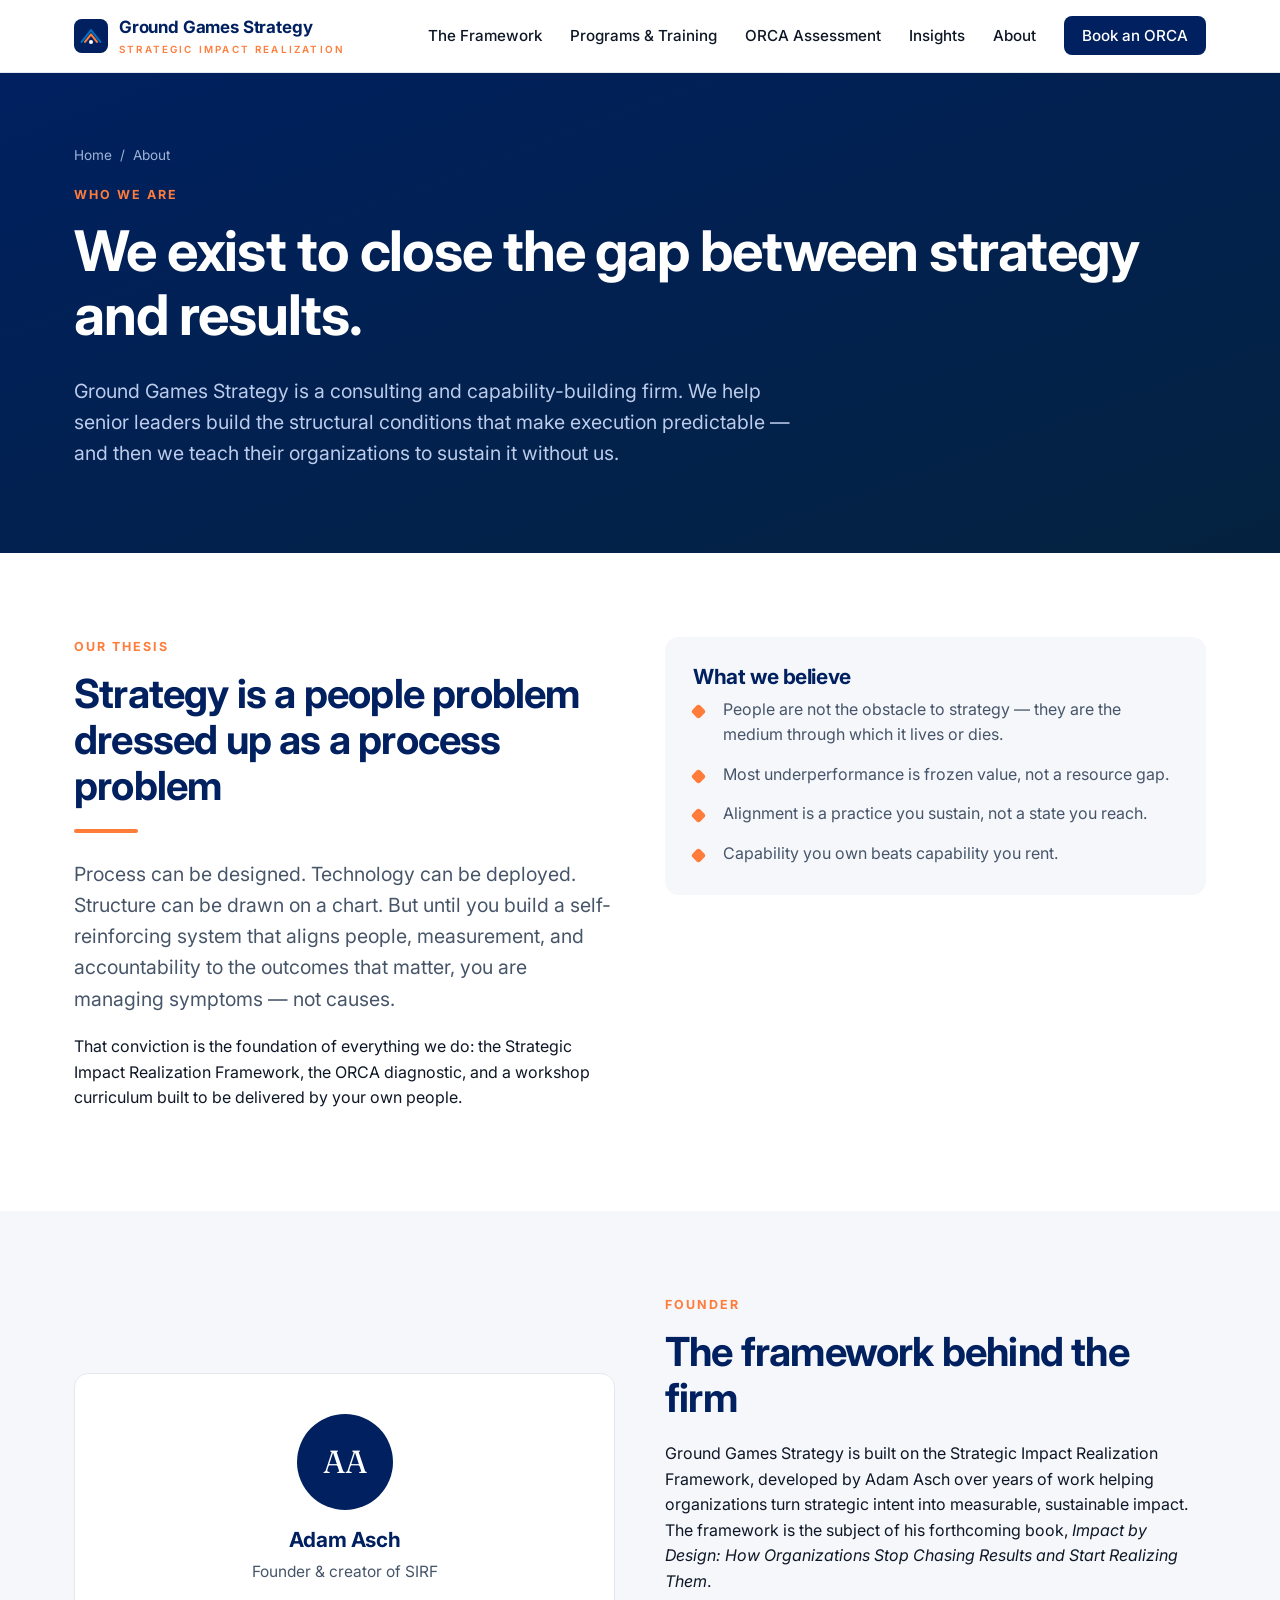
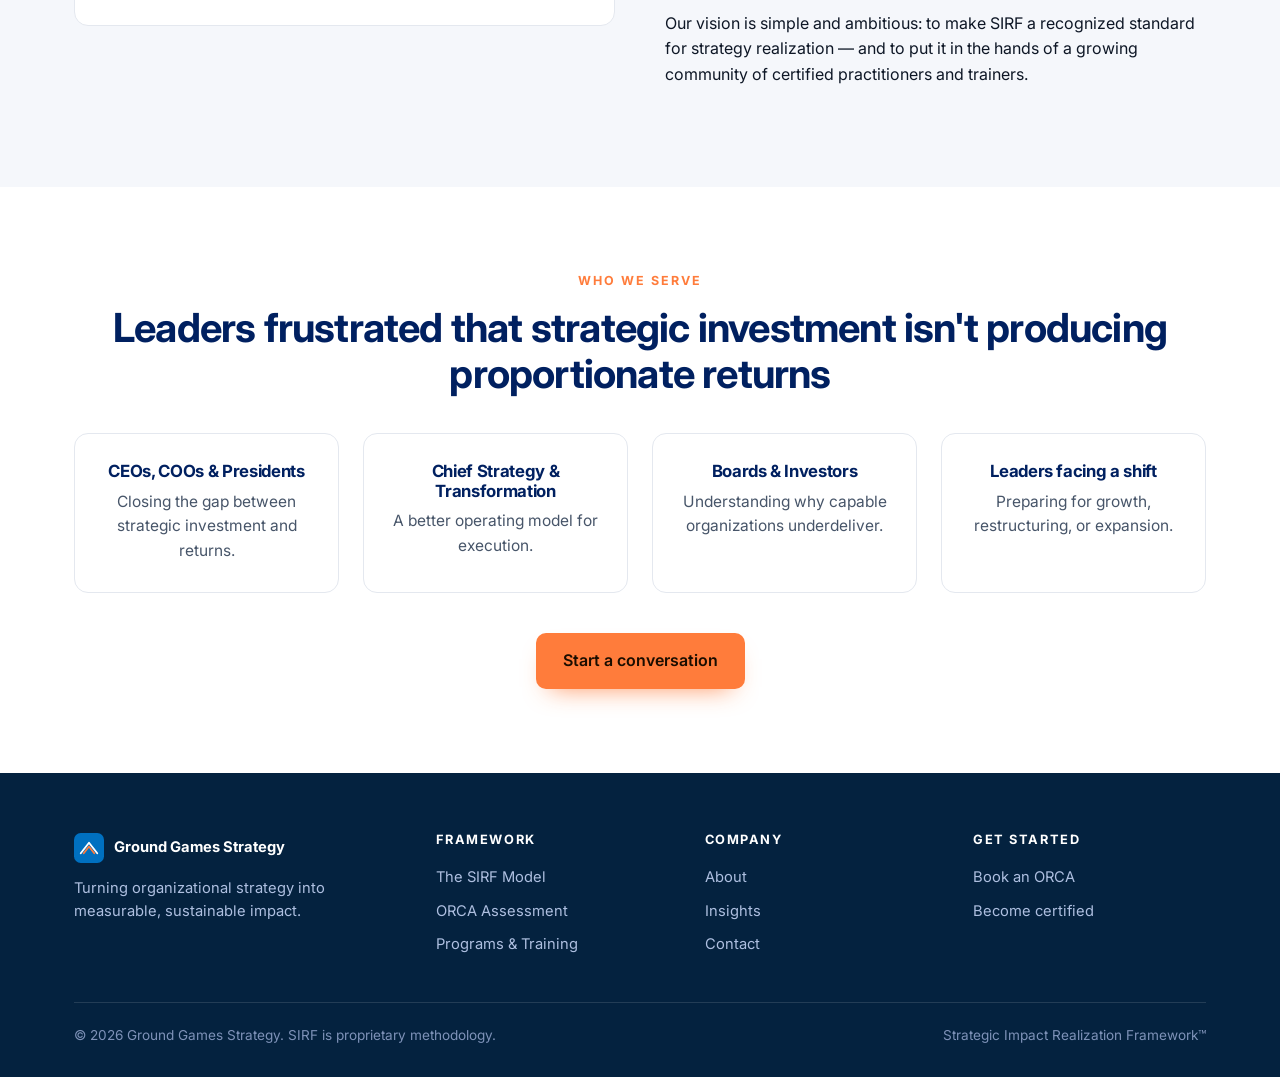
==== about.html @ a72954c6 "Add files via upload" ====
<!DOCTYPE html>
<html lang="en">
<head>
<meta charset="UTF-8">
<meta name="viewport" content="width=device-width, initial-scale=1">
<title>About — Ground Games Strategy</title>
<meta name="description" content="Ground Games Strategy helps organizations close the strategy-execution gap with the Strategic Impact Realization Framework, created by Adam Asch.">
<link rel="preconnect" href="https://fonts.googleapis.com">
<link rel="preconnect" href="https://fonts.gstatic.com" crossorigin>
<link href="https://fonts.googleapis.com/css2?family=Inter:wght@400;500;600;700&family=Fraunces:opsz,wght@9..144,500;9..144,600&display=swap" rel="stylesheet">
<link rel="stylesheet" href="styles.css">
</head>
<body>

<header class="site-header">
  <div class="wrap nav">
    <a class="brand" href="index.html">
      <svg class="mark" viewBox="0 0 40 40" fill="none" xmlns="http://www.w3.org/2000/svg" aria-hidden="true"><rect width="40" height="40" rx="9" fill="#002060"/><path d="M9 27 L20 13 L31 27" stroke="#0070C0" stroke-width="2.4" fill="none" stroke-linecap="round" stroke-linejoin="round"/><path d="M13 27 L20 18 L27 27" stroke="#FF7C3B" stroke-width="2.4" fill="none" stroke-linecap="round" stroke-linejoin="round"/><circle cx="20" cy="27" r="2.4" fill="#fff"/></svg>
      <span>Ground Games Strategy<small>Strategic Impact Realization</small></span>
    </a>
    <button class="nav-toggle" aria-label="Menu"><span></span><span></span><span></span></button>
    <ul class="nav-links">
      <li><a href="framework.html">The Framework</a></li>
      <li><a href="programs.html">Programs &amp; Training</a></li>
      <li><a href="orca.html">ORCA Assessment</a></li>
      <li><a href="insights.html">Insights</a></li>
      <li><a href="about.html">About</a></li>
      <li><a class="nav-cta" href="contact.html">Book an ORCA</a></li>
    </ul>
  </div>
</header>

<section class="page-hero">
  <div class="wrap">
    <p class="breadcrumb"><a href="index.html">Home</a> &nbsp;/&nbsp; About</p>
    <p class="eyebrow">Who we are</p>
    <h1>We exist to close the gap between strategy and results.</h1>
    <p class="lead">Ground Games Strategy is a consulting and capability-building firm. We help senior leaders build the structural conditions that make execution predictable — and then we teach their organizations to sustain it without us.</p>
  </div>
</section>

<section class="section">
  <div class="wrap">
    <div class="grid g-2" style="gap:50px;align-items:start">
      <div>
        <p class="eyebrow">Our thesis</p>
        <h2>Strategy is a people problem dressed up as a process problem</h2>
        <div class="divider-orange"></div>
        <p class="lead">Process can be designed. Technology can be deployed. Structure can be drawn on a chart. But until you build a self-reinforcing system that aligns people, measurement, and accountability to the outcomes that matter, you are managing symptoms — not causes.</p>
        <p>That conviction is the foundation of everything we do: the Strategic Impact Realization Framework, the ORCA diagnostic, and a workshop curriculum built to be delivered by your own people.</p>
      </div>
      <div class="card" style="background:var(--cloud);border:none">
        <h3>What we believe</h3>
        <ul class="kicker-list">
          <li>People are not the obstacle to strategy — they are the medium through which it lives or dies.</li>
          <li>Most underperformance is frozen value, not a resource gap.</li>
          <li>Alignment is a practice you sustain, not a state you reach.</li>
          <li>Capability you own beats capability you rent.</li>
        </ul>
      </div>
    </div>
  </div>
</section>

<section class="section bg-cloud">
  <div class="wrap">
    <div class="grid g-2" style="gap:50px;align-items:center">
      <div class="card" style="text-align:center;padding:40px">
        <div style="width:96px;height:96px;border-radius:50%;background:var(--navy);color:#fff;font-family:var(--serif);font-size:2rem;display:flex;align-items:center;justify-content:center;margin:0 auto 18px">AA</div>
        <h3>Adam Asch</h3>
        <p class="muted">Founder &amp; creator of SIRF</p>
      </div>
      <div>
        <p class="eyebrow">Founder</p>
        <h2>The framework behind the firm</h2>
        <p>Ground Games Strategy is built on the Strategic Impact Realization Framework, developed by Adam Asch over years of work helping organizations turn strategic intent into measurable, sustainable impact. The framework is the subject of his forthcoming book, <em>Impact by Design: How Organizations Stop Chasing Results and Start Realizing Them</em>.</p>
        <p>Our vision is simple and ambitious: to make SIRF a recognized standard for strategy realization — and to put it in the hands of a growing community of certified practitioners and trainers.</p>
      </div>
    </div>
  </div>
</section>

<section class="section">
  <div class="wrap center">
    <p class="eyebrow">Who we serve</p>
    <h2 style="margin-bottom:36px">Leaders frustrated that strategic investment isn't producing proportionate returns</h2>
    <div class="grid g-4">
      <div class="card"><h3 style="font-size:1.05rem">CEOs, COOs &amp; Presidents</h3><p>Closing the gap between strategic investment and returns.</p></div>
      <div class="card"><h3 style="font-size:1.05rem">Chief Strategy &amp; Transformation</h3><p>A better operating model for execution.</p></div>
      <div class="card"><h3 style="font-size:1.05rem">Boards &amp; Investors</h3><p>Understanding why capable organizations underdeliver.</p></div>
      <div class="card"><h3 style="font-size:1.05rem">Leaders facing a shift</h3><p>Preparing for growth, restructuring, or expansion.</p></div>
    </div>
    <div class="btn-row" style="justify-content:center;margin-top:40px"><a class="btn btn-primary" href="contact.html">Start a conversation</a></div>
  </div>
</section>

<footer class="site-footer">
  <div class="wrap">
    <div class="foot-grid">
      <div><div class="foot-brand"><svg class="mark" viewBox="0 0 40 40" fill="none" xmlns="http://www.w3.org/2000/svg" aria-hidden="true"><rect width="40" height="40" rx="9" fill="#0070C0"/><path d="M9 27 L20 13 L31 27" stroke="#fff" stroke-width="2.4" fill="none" stroke-linecap="round" stroke-linejoin="round"/><path d="M13 27 L20 18 L27 27" stroke="#FF7C3B" stroke-width="2.4" fill="none" stroke-linecap="round" stroke-linejoin="round"/></svg>Ground Games Strategy</div><p style="max-width:30ch">Turning organizational strategy into measurable, sustainable impact.</p></div>
      <div><h4>Framework</h4><a href="framework.html">The SIRF Model</a><a href="orca.html">ORCA Assessment</a><a href="programs.html">Programs &amp; Training</a></div>
      <div><h4>Company</h4><a href="about.html">About</a><a href="insights.html">Insights</a><a href="contact.html">Contact</a></div>
      <div><h4>Get started</h4><a href="contact.html">Book an ORCA</a><a href="programs.html">Become certified</a></div>
    </div>
    <div class="foot-bottom"><span>© 2026 Ground Games Strategy. SIRF is proprietary methodology.</span><span>Strategic Impact Realization Framework™</span></div>
  </div>
</footer>
<script src="site.js"></script>
</body>
</html>
---- styles.css ----
/* =========================================================
   Ground Games Strategy — brand stylesheet
   Palette derived from SIRF source decks
   navy #002060 · blue #0070C0 · orange #FF7C3B · deep #04223F
   ========================================================= */

:root{
  --navy:#002060;
  --navy-2:#04223F;
  --blue:#0070C0;
  --blue-2:#165DC5;
  --orange:#FF7C3B;
  --orange-2:#ED800B;
  --ink:#0e1726;
  --slate:#475569;
  --mist:#6b7a90;
  --line:#e4e8ef;
  --paper:#ffffff;
  --cloud:#f5f7fb;
  --cloud-2:#eef2f8;
  --green:#0B632F;
  --maxw:1180px;
  --radius:14px;
  --shadow:0 18px 50px -28px rgba(4,34,63,.45);
  --font:'Inter',-apple-system,BlinkMacSystemFont,'Segoe UI',Roboto,Helvetica,Arial,sans-serif;
  --serif:'Fraunces',Georgia,'Times New Roman',serif;
}

*{box-sizing:border-box}
html{scroll-behavior:smooth}
body{
  margin:0;
  font-family:var(--font);
  color:var(--ink);
  background:var(--paper);
  line-height:1.6;
  -webkit-font-smoothing:antialiased;
}
img{max-width:100%;display:block}
a{color:var(--blue);text-decoration:none}
a:hover{text-decoration:underline}

.wrap{max-width:var(--maxw);margin:0 auto;padding:0 24px}
.section{padding:84px 0}
.section.tight{padding:56px 0}
.bg-cloud{background:var(--cloud)}
.bg-navy{background:var(--navy);color:#eaf0fb}
.bg-navy h1,.bg-navy h2,.bg-navy h3{color:#fff}

h1,h2,h3,h4{line-height:1.15;color:var(--navy);font-weight:700;letter-spacing:-.02em;margin:0 0 .5em}
h1{font-size:clamp(2.1rem,4.6vw,3.5rem)}
h2{font-size:clamp(1.7rem,3.2vw,2.5rem)}
h3{font-size:1.3rem}
p{margin:0 0 1em}
.lead{font-size:1.22rem;color:var(--slate);max-width:60ch}
.eyebrow{font-size:.78rem;font-weight:700;letter-spacing:.16em;text-transform:uppercase;color:var(--orange);margin:0 0 14px}
.bg-navy .eyebrow{color:var(--orange)}
.muted{color:var(--mist)}
.center{text-align:center}
.maxch{max-width:62ch}
.mx-auto{margin-left:auto;margin-right:auto}

/* ---------- buttons ---------- */
.btn{
  display:inline-block;font-weight:600;font-size:1rem;
  padding:14px 26px;border-radius:10px;cursor:pointer;border:1.5px solid transparent;
  transition:transform .15s ease, box-shadow .15s ease, background .15s ease;
}
.btn:hover{text-decoration:none;transform:translateY(-1px)}
.btn-primary{background:var(--orange);color:#1a0d00;box-shadow:0 12px 26px -14px rgba(255,124,59,.9)}
.btn-primary:hover{background:var(--orange-2);color:#1a0d00}
.btn-dark{background:var(--navy);color:#fff}
.btn-dark:hover{background:var(--blue)}
.btn-ghost{background:transparent;border-color:rgba(255,255,255,.55);color:#fff}
.btn-ghost:hover{background:rgba(255,255,255,.12)}
.btn-outline{background:transparent;border-color:var(--navy);color:var(--navy)}
.btn-outline:hover{background:var(--navy);color:#fff}
.btn-row{display:flex;flex-wrap:wrap;gap:14px;margin-top:26px}

/* ---------- header ---------- */
.site-header{position:sticky;top:0;z-index:50;background:rgba(255,255,255,.92);backdrop-filter:blur(10px);border-bottom:1px solid var(--line)}
.nav{display:flex;align-items:center;justify-content:space-between;height:72px}
.brand{display:flex;align-items:center;gap:11px;font-weight:700;color:var(--navy);font-size:1.06rem;letter-spacing:-.01em}
.brand:hover{text-decoration:none}
.brand .mark{width:34px;height:34px;flex:0 0 auto}
.brand small{display:block;font-size:.62rem;font-weight:600;letter-spacing:.22em;text-transform:uppercase;color:var(--orange);margin-top:1px}
.nav-links{display:flex;align-items:center;gap:28px;list-style:none;margin:0;padding:0}
.nav-links a{color:var(--ink);font-weight:500;font-size:.95rem}
.nav-links a:hover{color:var(--blue);text-decoration:none}
.nav-cta{padding:10px 18px;border-radius:8px;background:var(--navy);color:#fff!important}
.nav-cta:hover{background:var(--blue)}
.nav-toggle{display:none;background:none;border:0;cursor:pointer;padding:8px}
.nav-toggle span{display:block;width:24px;height:2px;background:var(--navy);margin:5px 0;transition:.2s}

@media(max-width:860px){
  .nav-toggle{display:block}
  .nav-links{
    position:absolute;top:72px;left:0;right:0;background:#fff;border-bottom:1px solid var(--line);
    flex-direction:column;align-items:flex-start;gap:0;padding:8px 24px 18px;
    box-shadow:var(--shadow);display:none;
  }
  .nav-links.open{display:flex}
  .nav-links li{width:100%}
  .nav-links a{display:block;padding:13px 0;width:100%;border-bottom:1px solid var(--cloud-2)}
  .nav-cta{margin-top:10px;text-align:center}
}

/* ---------- hero ---------- */
.hero{position:relative;overflow:hidden;background:
   radial-gradient(1100px 520px at 85% -10%, rgba(0,112,192,.55), transparent 60%),
   radial-gradient(900px 600px at 0% 110%, rgba(255,124,59,.20), transparent 55%),
   linear-gradient(160deg,#001640 0%, #002060 45%, #04223F 100%);
  color:#eaf0fb;padding:96px 0 104px}
.hero h1{color:#fff;max-width:16ch}
.hero .lead{color:#c5d4ee}
.hero-grid{display:grid;grid-template-columns:1.15fr .85fr;gap:54px;align-items:center}
.hero-card{background:rgba(255,255,255,.06);border:1px solid rgba(255,255,255,.14);border-radius:var(--radius);padding:28px;backdrop-filter:blur(4px)}
.hero-card h3{color:#fff;font-size:1.05rem;margin-bottom:14px}
.stat-row{display:flex;gap:14px;flex-wrap:wrap;margin-top:30px}
.stat{background:rgba(255,255,255,.07);border:1px solid rgba(255,255,255,.13);border-radius:12px;padding:16px 18px;flex:1;min-width:130px}
.stat b{display:block;font-size:1.9rem;color:#fff;font-weight:700;line-height:1}
.stat span{font-size:.82rem;color:#aebfe0}
@media(max-width:860px){.hero-grid{grid-template-columns:1fr;gap:34px}}

/* ---------- generic grids/cards ---------- */
.grid{display:grid;gap:24px}
.g-2{grid-template-columns:repeat(2,1fr)}
.g-3{grid-template-columns:repeat(3,1fr)}
.g-4{grid-template-columns:repeat(4,1fr)}
@media(max-width:900px){.g-3,.g-4{grid-template-columns:repeat(2,1fr)}}
@media(max-width:620px){.g-2,.g-3,.g-4{grid-template-columns:1fr}}

.card{background:#fff;border:1px solid var(--line);border-radius:var(--radius);padding:28px;transition:transform .18s ease,box-shadow .18s ease,border-color .18s}
.card:hover{transform:translateY(-3px);box-shadow:var(--shadow);border-color:#cfdaee}
.card h3{margin-bottom:8px}
.card p{margin:0;color:var(--slate);font-size:.97rem}
.card .num{font-family:var(--serif);font-size:1.5rem;color:var(--orange);font-weight:600}
.card .ico{width:46px;height:46px;border-radius:10px;background:var(--cloud-2);display:flex;align-items:center;justify-content:center;margin-bottom:16px;color:var(--blue)}
.card .ico svg{width:24px;height:24px}

.tag{display:inline-block;font-size:.72rem;font-weight:700;letter-spacing:.08em;text-transform:uppercase;color:var(--blue);background:var(--cloud-2);padding:5px 11px;border-radius:99px}

/* ---------- model rows (framework) ---------- */
.model{display:grid;grid-template-columns:120px 1fr;gap:26px;align-items:start;padding:30px 0;border-top:1px solid var(--line)}
.model:last-child{border-bottom:1px solid var(--line)}
.model .abbr{font-family:var(--serif);font-weight:600;font-size:1.5rem;color:#fff;background:var(--navy);border-radius:12px;padding:14px;text-align:center;line-height:1.1}
.model .abbr small{display:block;font-family:var(--font);font-size:.6rem;letter-spacing:.1em;text-transform:uppercase;color:var(--orange);margin-top:6px;font-weight:700}
.model h3{margin-bottom:6px}
.model p{color:var(--slate);margin-bottom:0}
@media(max-width:620px){.model{grid-template-columns:1fr;gap:14px}.model .abbr{width:96px}}

/* ---------- steps ---------- */
.steps{counter-reset:step;display:grid;gap:18px}
.step{display:grid;grid-template-columns:48px 1fr;gap:20px;align-items:start;background:#fff;border:1px solid var(--line);border-radius:12px;padding:22px 24px}
.step::before{counter-increment:step;content:counter(step);font-family:var(--serif);font-weight:600;color:#fff;background:var(--blue);width:48px;height:48px;border-radius:10px;display:flex;align-items:center;justify-content:center;font-size:1.25rem}
.step h3{margin:0 0 4px;font-size:1.1rem}
.step p{margin:0;color:var(--slate);font-size:.96rem}

/* ---------- pricing / tiers ---------- */
.tier{background:#fff;border:1px solid var(--line);border-radius:var(--radius);padding:30px;display:flex;flex-direction:column}
.tier.feature{border:2px solid var(--orange);box-shadow:var(--shadow)}
.tier h3{font-size:1.15rem;margin-bottom:4px}
.tier .level{font-size:.74rem;font-weight:700;letter-spacing:.12em;text-transform:uppercase;color:var(--orange)}
.tier ul{list-style:none;margin:18px 0 24px;padding:0}
.tier li{padding:9px 0 9px 28px;position:relative;color:var(--slate);font-size:.95rem;border-top:1px solid var(--cloud-2)}
.tier li::before{content:"";position:absolute;left:0;top:14px;width:16px;height:16px;border-radius:99px;background:var(--cloud-2)}
.tier li::after{content:"✓";position:absolute;left:3px;top:8px;color:var(--blue);font-size:.8rem;font-weight:700}
.tier .btn{margin-top:auto}

/* ---------- page hero (interior) ---------- */
.page-hero{background:linear-gradient(160deg,#002060,#04223F);color:#dfe8f7;padding:72px 0 64px}
.page-hero h1{color:#fff}
.page-hero .lead{color:#bcccea}
.breadcrumb{font-size:.85rem;color:#9fb2d6;margin-bottom:18px}
.breadcrumb a{color:#9fb2d6}

/* ---------- article ---------- */
.article{max-width:720px;margin:0 auto}
.article p{font-size:1.1rem;color:#27303f}
.article h2{margin-top:1.6em}
.article .pull{font-family:var(--serif);font-size:1.5rem;line-height:1.4;color:var(--navy);border-left:4px solid var(--orange);padding:6px 0 6px 24px;margin:34px 0}
.article .meta{color:var(--mist);font-size:.9rem;margin-bottom:6px;letter-spacing:.04em;text-transform:uppercase;font-weight:600}

/* ---------- CTA band ---------- */
.cta-band{background:linear-gradient(120deg,var(--navy),var(--blue));color:#fff;border-radius:20px;padding:54px;text-align:center}
.cta-band h2{color:#fff;margin-bottom:10px}
.cta-band p{color:#d7e4f8;max-width:54ch;margin:0 auto 8px}

/* ---------- form ---------- */
.form{display:grid;gap:16px;max-width:560px}
.field label{display:block;font-weight:600;font-size:.9rem;margin-bottom:6px;color:var(--navy)}
.field input,.field textarea,.field select{
  width:100%;padding:13px 14px;border:1px solid var(--line);border-radius:10px;font-family:inherit;font-size:1rem;background:#fff;color:var(--ink)
}
.field input:focus,.field textarea:focus,.field select:focus{outline:2px solid var(--blue);border-color:var(--blue)}
.row-2{display:grid;grid-template-columns:1fr 1fr;gap:16px}
@media(max-width:560px){.row-2{grid-template-columns:1fr}}

/* ---------- footer ---------- */
.site-footer{background:var(--navy-2);color:#aebfe0;padding:60px 0 30px;font-size:.92rem}
.foot-grid{display:grid;grid-template-columns:1.4fr 1fr 1fr 1fr;gap:36px}
.site-footer h4{color:#fff;font-size:.8rem;letter-spacing:.12em;text-transform:uppercase;margin-bottom:14px}
.site-footer a{color:#aebfe0;display:block;padding:5px 0}
.site-footer a:hover{color:#fff;text-decoration:none}
.foot-brand{display:flex;align-items:center;gap:10px;color:#fff;font-weight:700;margin-bottom:14px}
.foot-brand .mark{width:30px;height:30px}
.foot-bottom{border-top:1px solid rgba(255,255,255,.12);margin-top:40px;padding-top:22px;display:flex;justify-content:space-between;flex-wrap:wrap;gap:12px;color:#7e92b8;font-size:.85rem}
@media(max-width:780px){.foot-grid{grid-template-columns:1fr 1fr}}
@media(max-width:480px){.foot-grid{grid-template-columns:1fr}}

/* ---------- misc ---------- */
.divider-orange{width:64px;height:4px;background:var(--orange);border-radius:4px;margin:0 0 26px}
.center .divider-orange{margin-left:auto;margin-right:auto}
.quote{font-family:var(--serif);font-size:clamp(1.4rem,3vw,2rem);line-height:1.4;color:var(--navy);max-width:24ch}
.kicker-list{list-style:none;padding:0;margin:0;display:grid;gap:14px}
.kicker-list li{padding-left:30px;position:relative;color:var(--slate)}
.kicker-list li::before{content:"";position:absolute;left:0;top:9px;width:11px;height:11px;border-radius:3px;background:var(--orange);transform:rotate(45deg)}
.fade-up{opacity:0;transform:translateY(16px);transition:opacity .6s ease,transform .6s ease}
.fade-up.in{opacity:1;transform:none}
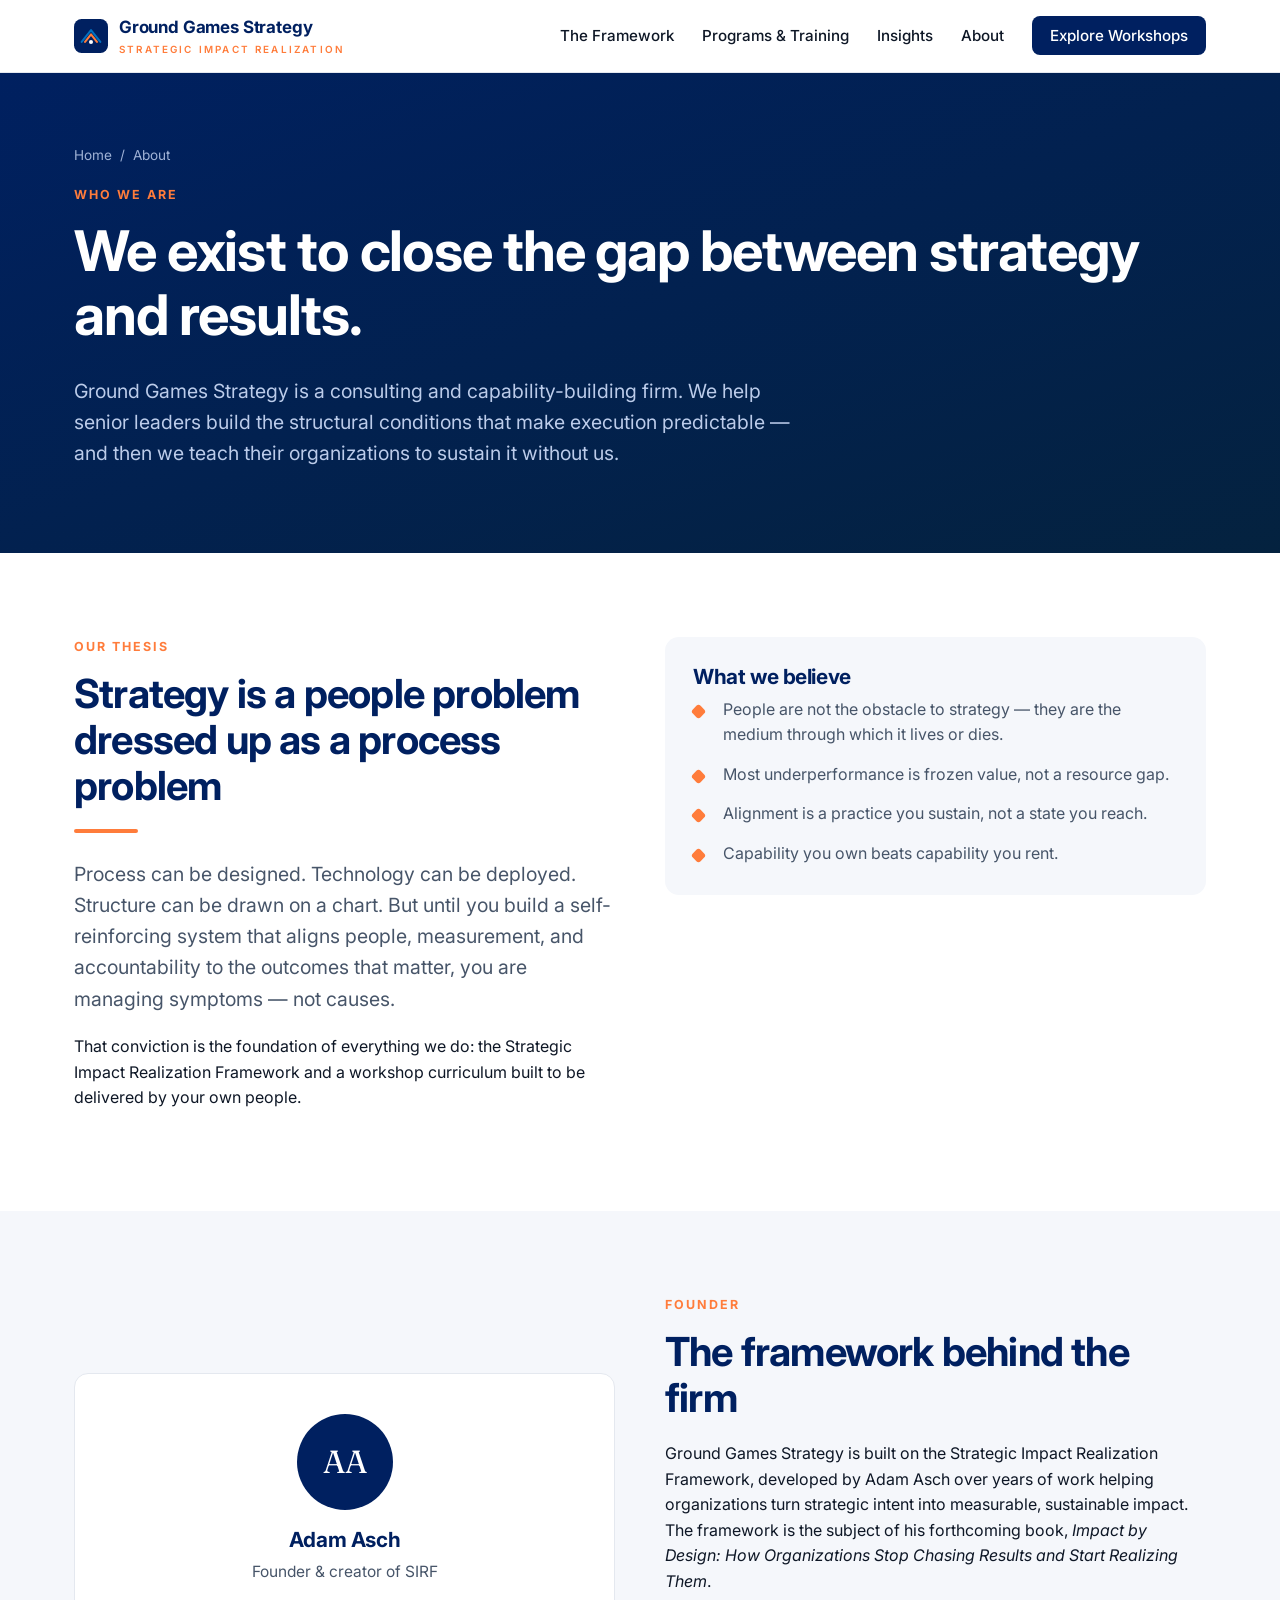
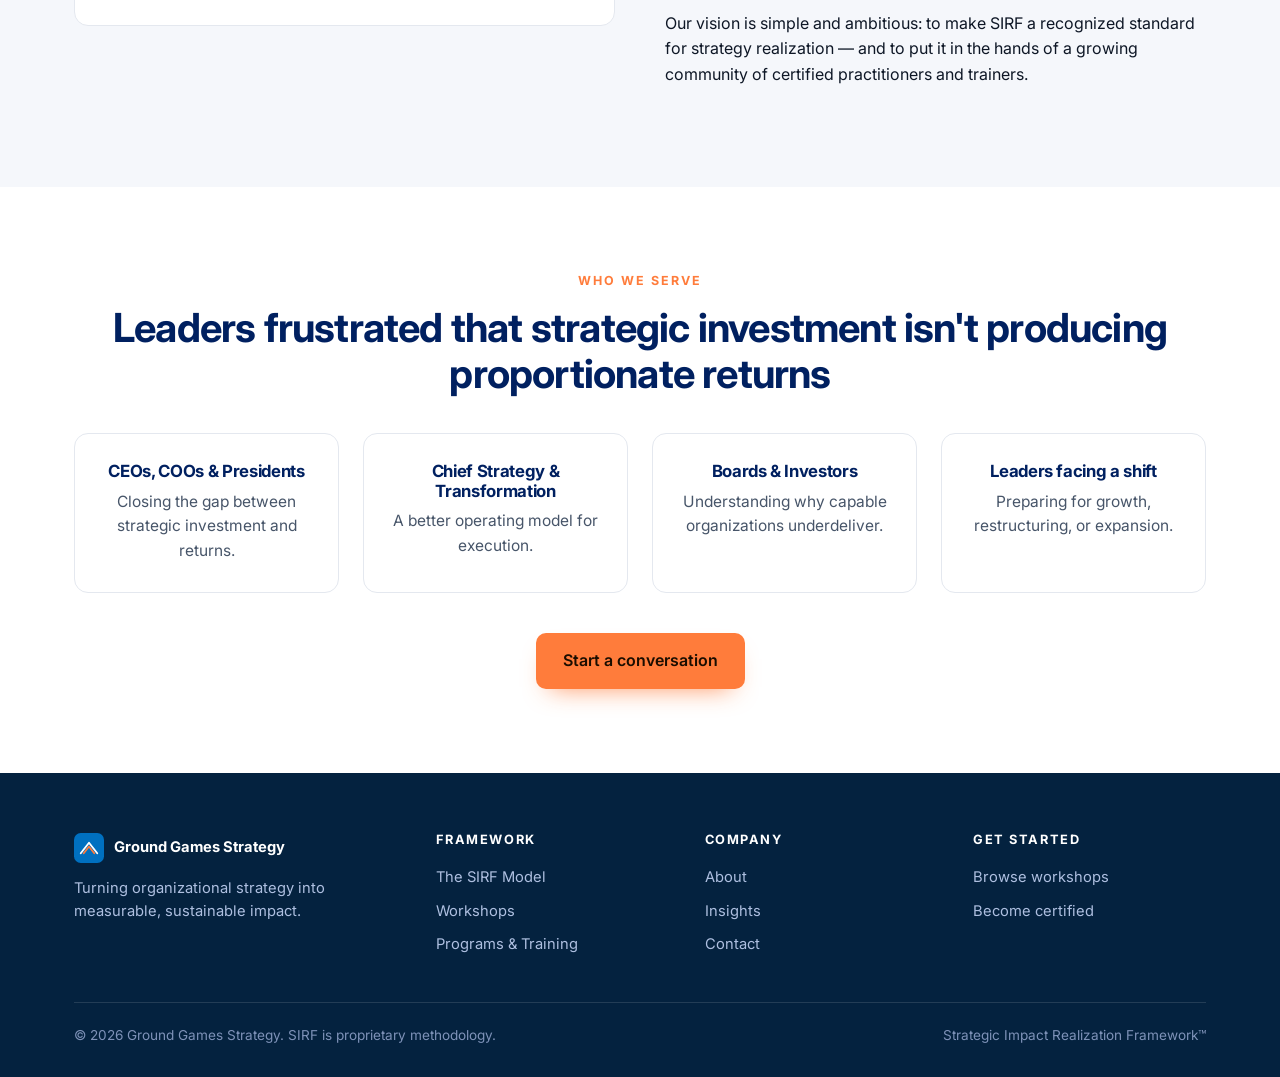
==== commit d38958bd: "Refocus site on workshops & courses; remove ORCA as primary offer" ====
--- a/about.html
+++ b/about.html
@@ -22,10 +22,9 @@
     <ul class="nav-links">
       <li><a href="framework.html">The Framework</a></li>
       <li><a href="programs.html">Programs &amp; Training</a></li>
-      <li><a href="orca.html">ORCA Assessment</a></li>
       <li><a href="insights.html">Insights</a></li>
       <li><a href="about.html">About</a></li>
-      <li><a class="nav-cta" href="contact.html">Book an ORCA</a></li>
+      <li><a class="nav-cta" href="programs.html">Explore Workshops</a></li>
     </ul>
   </div>
 </header>
@@ -47,7 +46,7 @@
         <h2>Strategy is a people problem dressed up as a process problem</h2>
         <div class="divider-orange"></div>
         <p class="lead">Process can be designed. Technology can be deployed. Structure can be drawn on a chart. But until you build a self-reinforcing system that aligns people, measurement, and accountability to the outcomes that matter, you are managing symptoms — not causes.</p>
-        <p>That conviction is the foundation of everything we do: the Strategic Impact Realization Framework, the ORCA diagnostic, and a workshop curriculum built to be delivered by your own people.</p>
+        <p>That conviction is the foundation of everything we do: the Strategic Impact Realization Framework and a workshop curriculum built to be delivered by your own people.</p>
       </div>
       <div class="card" style="background:var(--cloud);border:none">
         <h3>What we believe</h3>
@@ -98,9 +97,9 @@
   <div class="wrap">
     <div class="foot-grid">
       <div><div class="foot-brand"><svg class="mark" viewBox="0 0 40 40" fill="none" xmlns="http://www.w3.org/2000/svg" aria-hidden="true"><rect width="40" height="40" rx="9" fill="#0070C0"/><path d="M9 27 L20 13 L31 27" stroke="#fff" stroke-width="2.4" fill="none" stroke-linecap="round" stroke-linejoin="round"/><path d="M13 27 L20 18 L27 27" stroke="#FF7C3B" stroke-width="2.4" fill="none" stroke-linecap="round" stroke-linejoin="round"/></svg>Ground Games Strategy</div><p style="max-width:30ch">Turning organizational strategy into measurable, sustainable impact.</p></div>
-      <div><h4>Framework</h4><a href="framework.html">The SIRF Model</a><a href="orca.html">ORCA Assessment</a><a href="programs.html">Programs &amp; Training</a></div>
+      <div><h4>Framework</h4><a href="framework.html">The SIRF Model</a><a href="programs.html#workshops">Workshops</a><a href="programs.html">Programs &amp; Training</a></div>
       <div><h4>Company</h4><a href="about.html">About</a><a href="insights.html">Insights</a><a href="contact.html">Contact</a></div>
-      <div><h4>Get started</h4><a href="contact.html">Book an ORCA</a><a href="programs.html">Become certified</a></div>
+      <div><h4>Get started</h4><a href="programs.html">Browse workshops</a><a href="programs.html">Become certified</a></div>
     </div>
     <div class="foot-bottom"><span>© 2026 Ground Games Strategy. SIRF is proprietary methodology.</span><span>Strategic Impact Realization Framework™</span></div>
   </div>
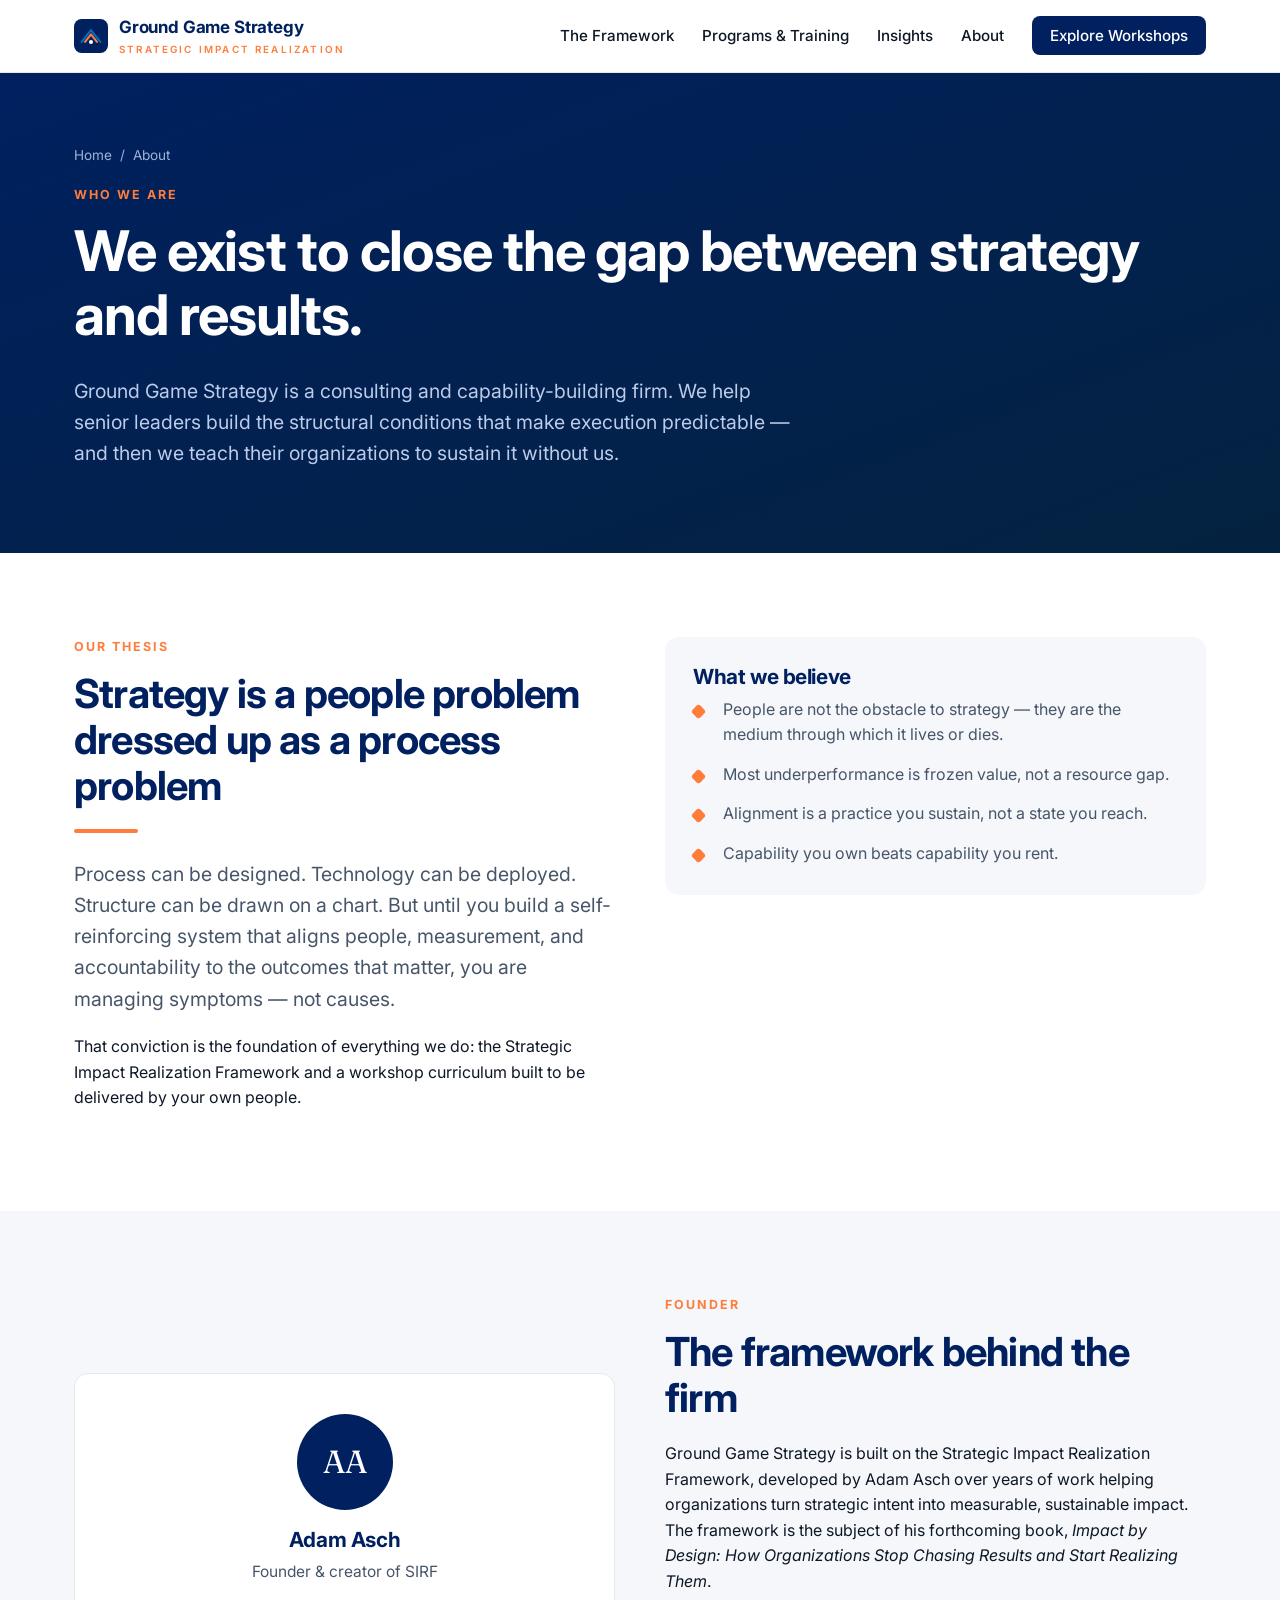
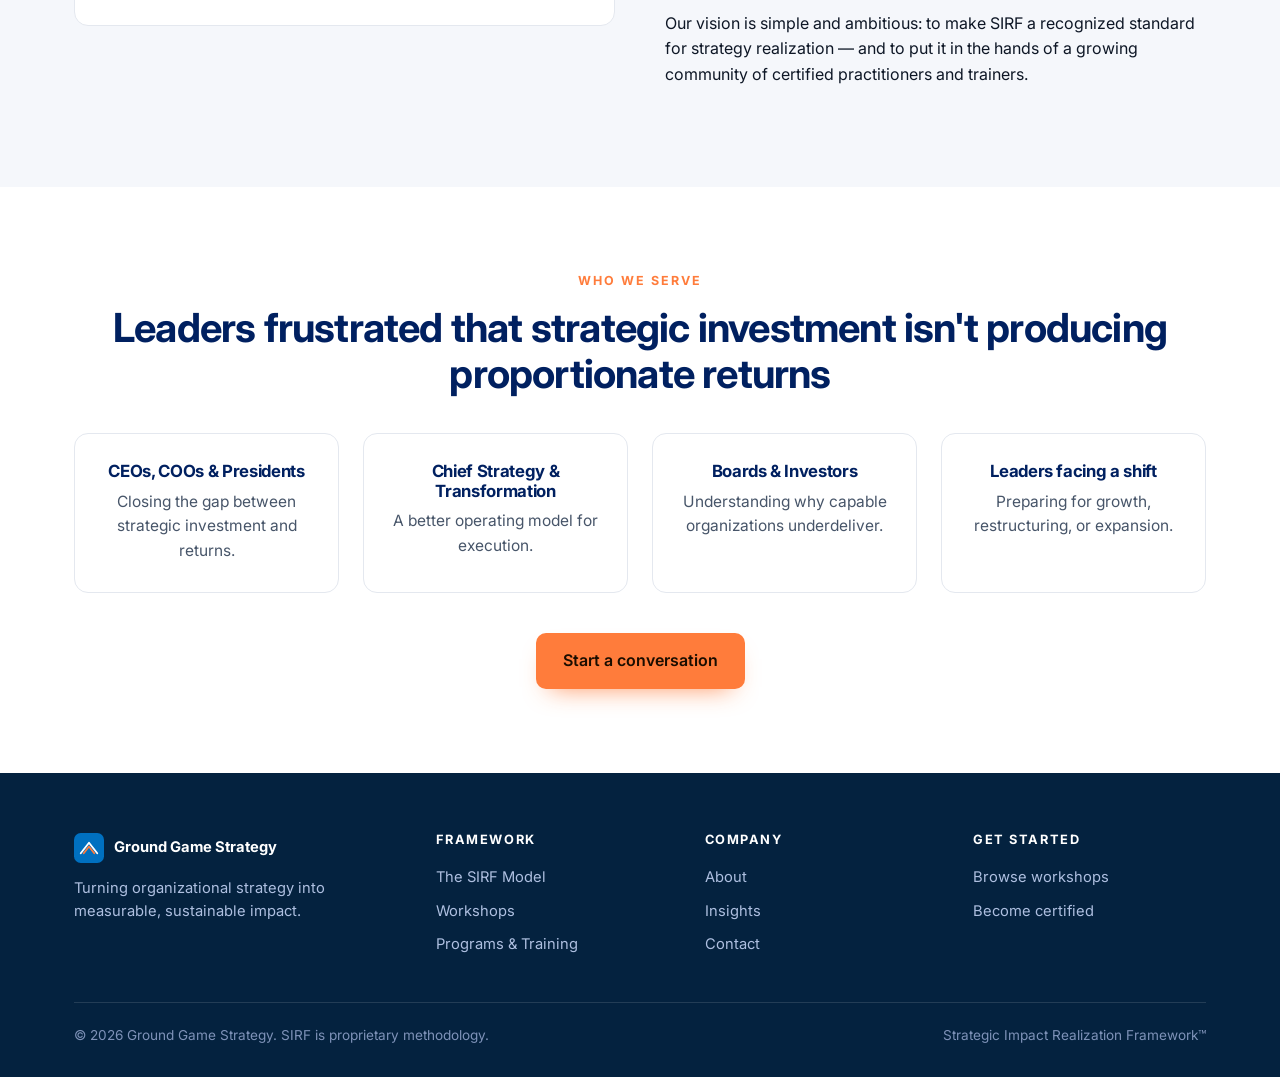
==== commit 46a8a6c1: "Rename to Ground Game Strategy; rebuild Programs into a training hub" ====
--- a/about.html
+++ b/about.html
@@ -3,8 +3,8 @@
 <head>
 <meta charset="UTF-8">
 <meta name="viewport" content="width=device-width, initial-scale=1">
-<title>About — Ground Games Strategy</title>
-<meta name="description" content="Ground Games Strategy helps organizations close the strategy-execution gap with the Strategic Impact Realization Framework, created by Adam Asch.">
+<title>About — Ground Game Strategy</title>
+<meta name="description" content="Ground Game Strategy helps organizations close the strategy-execution gap with the Strategic Impact Realization Framework, created by Adam Asch.">
 <link rel="preconnect" href="https://fonts.googleapis.com">
 <link rel="preconnect" href="https://fonts.gstatic.com" crossorigin>
 <link href="https://fonts.googleapis.com/css2?family=Inter:wght@400;500;600;700&family=Fraunces:opsz,wght@9..144,500;9..144,600&display=swap" rel="stylesheet">
@@ -16,7 +16,7 @@
   <div class="wrap nav">
     <a class="brand" href="index.html">
       <svg class="mark" viewBox="0 0 40 40" fill="none" xmlns="http://www.w3.org/2000/svg" aria-hidden="true"><rect width="40" height="40" rx="9" fill="#002060"/><path d="M9 27 L20 13 L31 27" stroke="#0070C0" stroke-width="2.4" fill="none" stroke-linecap="round" stroke-linejoin="round"/><path d="M13 27 L20 18 L27 27" stroke="#FF7C3B" stroke-width="2.4" fill="none" stroke-linecap="round" stroke-linejoin="round"/><circle cx="20" cy="27" r="2.4" fill="#fff"/></svg>
-      <span>Ground Games Strategy<small>Strategic Impact Realization</small></span>
+      <span>Ground Game Strategy<small>Strategic Impact Realization</small></span>
     </a>
     <button class="nav-toggle" aria-label="Menu"><span></span><span></span><span></span></button>
     <ul class="nav-links">
@@ -34,7 +34,7 @@
     <p class="breadcrumb"><a href="index.html">Home</a> &nbsp;/&nbsp; About</p>
     <p class="eyebrow">Who we are</p>
     <h1>We exist to close the gap between strategy and results.</h1>
-    <p class="lead">Ground Games Strategy is a consulting and capability-building firm. We help senior leaders build the structural conditions that make execution predictable — and then we teach their organizations to sustain it without us.</p>
+    <p class="lead">Ground Game Strategy is a consulting and capability-building firm. We help senior leaders build the structural conditions that make execution predictable — and then we teach their organizations to sustain it without us.</p>
   </div>
 </section>
 
@@ -72,7 +72,7 @@
       <div>
         <p class="eyebrow">Founder</p>
         <h2>The framework behind the firm</h2>
-        <p>Ground Games Strategy is built on the Strategic Impact Realization Framework, developed by Adam Asch over years of work helping organizations turn strategic intent into measurable, sustainable impact. The framework is the subject of his forthcoming book, <em>Impact by Design: How Organizations Stop Chasing Results and Start Realizing Them</em>.</p>
+        <p>Ground Game Strategy is built on the Strategic Impact Realization Framework, developed by Adam Asch over years of work helping organizations turn strategic intent into measurable, sustainable impact. The framework is the subject of his forthcoming book, <em>Impact by Design: How Organizations Stop Chasing Results and Start Realizing Them</em>.</p>
         <p>Our vision is simple and ambitious: to make SIRF a recognized standard for strategy realization — and to put it in the hands of a growing community of certified practitioners and trainers.</p>
       </div>
     </div>
@@ -96,12 +96,12 @@
 <footer class="site-footer">
   <div class="wrap">
     <div class="foot-grid">
-      <div><div class="foot-brand"><svg class="mark" viewBox="0 0 40 40" fill="none" xmlns="http://www.w3.org/2000/svg" aria-hidden="true"><rect width="40" height="40" rx="9" fill="#0070C0"/><path d="M9 27 L20 13 L31 27" stroke="#fff" stroke-width="2.4" fill="none" stroke-linecap="round" stroke-linejoin="round"/><path d="M13 27 L20 18 L27 27" stroke="#FF7C3B" stroke-width="2.4" fill="none" stroke-linecap="round" stroke-linejoin="round"/></svg>Ground Games Strategy</div><p style="max-width:30ch">Turning organizational strategy into measurable, sustainable impact.</p></div>
+      <div><div class="foot-brand"><svg class="mark" viewBox="0 0 40 40" fill="none" xmlns="http://www.w3.org/2000/svg" aria-hidden="true"><rect width="40" height="40" rx="9" fill="#0070C0"/><path d="M9 27 L20 13 L31 27" stroke="#fff" stroke-width="2.4" fill="none" stroke-linecap="round" stroke-linejoin="round"/><path d="M13 27 L20 18 L27 27" stroke="#FF7C3B" stroke-width="2.4" fill="none" stroke-linecap="round" stroke-linejoin="round"/></svg>Ground Game Strategy</div><p style="max-width:30ch">Turning organizational strategy into measurable, sustainable impact.</p></div>
       <div><h4>Framework</h4><a href="framework.html">The SIRF Model</a><a href="programs.html#workshops">Workshops</a><a href="programs.html">Programs &amp; Training</a></div>
       <div><h4>Company</h4><a href="about.html">About</a><a href="insights.html">Insights</a><a href="contact.html">Contact</a></div>
       <div><h4>Get started</h4><a href="programs.html">Browse workshops</a><a href="programs.html">Become certified</a></div>
     </div>
-    <div class="foot-bottom"><span>© 2026 Ground Games Strategy. SIRF is proprietary methodology.</span><span>Strategic Impact Realization Framework™</span></div>
+    <div class="foot-bottom"><span>© 2026 Ground Game Strategy. SIRF is proprietary methodology.</span><span>Strategic Impact Realization Framework™</span></div>
   </div>
 </footer>
 <script src="site.js"></script>
